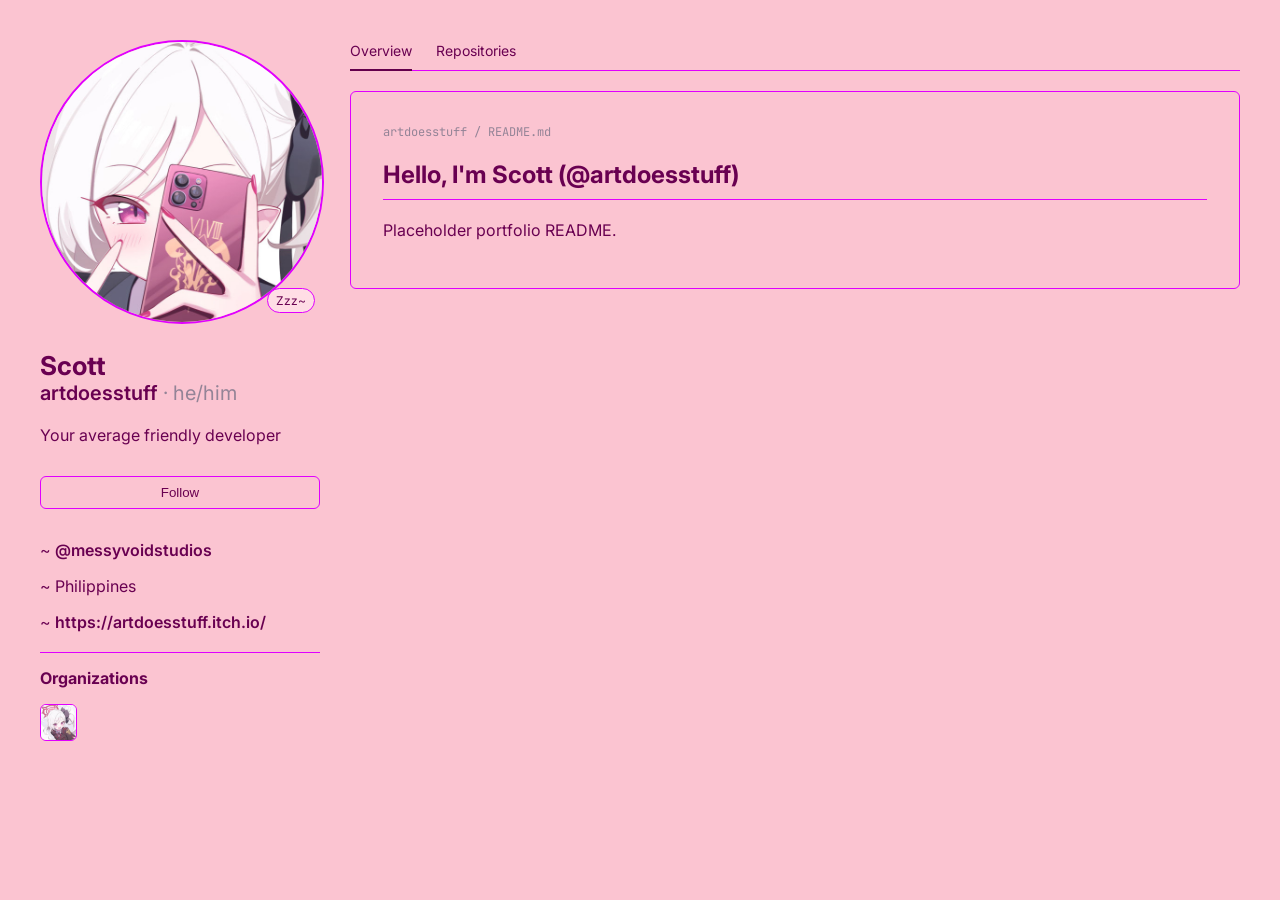
==== docs/index.html @ e7215e3d "Latest" ====
<!DOCTYPE html>
<html lang="en">
<head>
    <meta charset="UTF-8">
    <meta name="viewport" content="width=device-width, initial-scale=1.0">
    <title>artdoesstuff (Scott)</title>
    <link rel="icon" href="mutsuki.png" type="image/png">
    <link rel="stylesheet" href="style.css">
    <link href="https://fonts.googleapis.com/css2?family=JetBrains+Mono:wght@400;700&family=Inter:wght@400;600&display=swap" rel="stylesheet">
</head>
<body>

    <div class="container">
        <aside class="sidebar">
            <div class="pfp-container">
                <img src="mutsuki.png" alt="Mutsuki PFP" class="pfp">
                <div class="status-badge">Zzz~</div>
            </div>
            
            <h1>Scott</h1>
            <p class="username"><a href="https://github.com/artdoesstuff" target="_blank" rel="noopener noreferrer">artdoesstuff</a> · he/him</p>
            <p class="bio">Your average friendly developer</p>
            
            <button class="follow-btn">Follow</button>

            <div class="info">
                <p>~ <a href="https://github.com/messyvoidstudios" target="_blank" rel="noopener noreferrer">@messyvoidstudios</a></p>
                <p>~ Philippines</p>
                <p>~ <a href="https://artdoesstuff.itch.io/" target="_blank" rel="noopener noreferrer">https://artdoesstuff.itch.io/</a></p>
            </div>

            <div class="organizations">
                <h3>Organizations</h3>
                <div class="org-list">
                    <a href="https://github.com/messyvoidstudios" target="_blank" rel="noopener noreferrer" class="org-link">
                        <img src="messyvoid.png" alt="Messy Void Studios" class="org-img">
                    </a>
                </div>
            </div>
        </aside>

        <main class="content">
            <nav class="tabs">
                <span class="active">Overview</span>
                <span><a href="/Repositories" style="color: var(--text-dim); font-weight: normal; text-decoration: none;">Repositories</a></span>
            </nav>

            <section class="readme">
                <div class="readme-header">artdoesstuff / README.md</div>
                <h2>Hello, I'm Scott (@artdoesstuff)</h2>
                <p>Placeholder portfolio README.</p>
            </section>
        </main>
    </div>

</body>
</html>
---- docs/style.css ----
:root {
    --bg-pink: #fbc4d1;
    --bg-secondary: #ffdde5;
    --accent-pink: #fbcce1;
    --text-main: #690051;
    --dark: #64004c;
    --text-dim: #948497;
    --text-bright: #ff99f1;
    --border-color: #e100ff;
}

body {
    background-color: var(--bg-pink);
    color: var(--text-main);
    font-family: 'Inter', sans-serif;
    margin: 0;
    padding: 0;
}

a {
    color: var(--text-main) !important;
    text-decoration: none;
    font-weight: 600;
    transition: all 0.2s ease-in-out;
}

a:hover {
    color: var(--text-bright) !important;
    text-shadow: 
        -1px -1px 0 var(--text-main), 
         1px -1px 0 var(--text-main), 
        -1px  1px 0 var(--text-main), 
         1px  1px 0 var(--text-main);
}

h1 { 
    margin-bottom: 0; 
    font-size: 26px; 
}

.container {
    display: flex;
    max-width: 1200px;
    margin: 0 auto;
    padding: 40px 20px;
    gap: 30px;
}

.sidebar {
    width: 280px;
}

.content { 
    flex: 1; 
}

.pfp-container { 
    position: relative; 
}

.pfp {
    width: 100%;
    border-radius: 50%;
    border: 2px solid var(--border-color);
}

.status-badge {
    position: absolute;
    bottom: 15px;
    right: 5px;
    background: var(--bg-secondary);
    border: 1px solid var(--border-color);
    padding: 4px 8px;
    border-radius: 20px;
    font-size: 12px;
}

.username { 
    color: var(--text-dim); 
    margin-top: 0; 
    font-size: 20px; 
}

.username a, 
.info a {
    color: var(--text-main);
}

.follow-btn {
    width: 100%;
    padding: 8px;
    background: var(--bg-pink);
    border: 1px solid var(--border-color);
    color: var(--text-main);
    border-radius: 6px;
    cursor: pointer;
    margin: 15px 0;
}

.follow-btn:hover { 
    border-color: var(--dark); 
    color: var(--dark); 
}

.organizations h3 {
    font-size: 16px;
    margin-top: 20px;
    border-top: 1px solid var(--border-color);
    padding-top: 15px;
}

.org-list {
    display: flex;
    gap: 8px;
    margin-top: 10px;
}

.org-link {
    display: block;
    width: 35px;
    height: 35px;
}

.org-img {
    width: 100%;
    height: 100%;
    border-radius: 6px;
    border: 1px solid var(--border-color);
}

.tabs {
    border-bottom: 1px solid var(--border-color);
    margin-bottom: 20px;
    padding-bottom: 10px;
}

.tabs span {
    margin-right: 20px;
    color: var(--text-dim);
    cursor: pointer;
    font-size: 14px;
}

.tabs .active {
    color: var(--text-main);
    border-bottom: 2px solid var(--dark);
    padding-bottom: 10px;
}

.readme {
    border: 1px solid var(--border-color);
    border-radius: 6px;
    padding: 32px;
}

.readme-header {
    font-size: 12px;
    color: var(--text-dim);
    margin-bottom: 20px;
    font-family: 'JetBrains Mono', monospace;
}

.readme h2 {
    border-bottom: 1px solid var(--border-color);
    padding-bottom: 10px;
    margin-bottom: 20px;
}

.repo-search-bar {
    display: flex;
    gap: 10px;
    margin-bottom: 20px;
    border-bottom: 1px solid var(--border-color);
    padding-bottom: 20px;
}

.repo-search {
    flex: 1;
    padding: 8px 12px;
    border: 1px solid var(--border-color);
    border-radius: 6px;
    background-color: var(--bg-secondary);
    color: var(--text-main);
    font-family: 'Inter', sans-serif;
    font-size: 14px;
}

.repo-search:focus {
    outline: none;
    border-color: var(--dark);
}

.repo-search::placeholder {
    color: var(--text-dim);
}

.repo-list {
    list-style: none;
    padding: 0;
    margin: 0;
}

.repo-item {
    padding: 24px 0;
    border-bottom: 1px solid var(--border-color);
}

.repo-item:last-child {
    border-bottom: none;
}

.repo-title-row {
    display: flex;
    align-items: center;
    gap: 10px;
    margin-bottom: 8px;
}

.repo-title-row h3 {
    margin: 0;
    font-size: 20px;
}

.badge {
    border: 1px solid var(--border-color);
    color: var(--text-dim);
    border-radius: 2em;
    padding: 2px 8px;
    font-size: 12px;
    font-weight: 600;
}

.repo-desc {
    color: var(--text-dim);
    margin: 0 0 16px 0;
    font-size: 14px;
}

.repo-meta {
    display: flex;
    align-items: center;
    gap: 16px;
    font-size: 12px;
    color: var(--text-dim);
}

.repo-meta-item {
    display: flex;
    align-items: center;
    gap: 6px;
}

.lang-color {
    width: 12px;
    height: 12px;
    border-radius: 50%;
    display: inline-block;
}
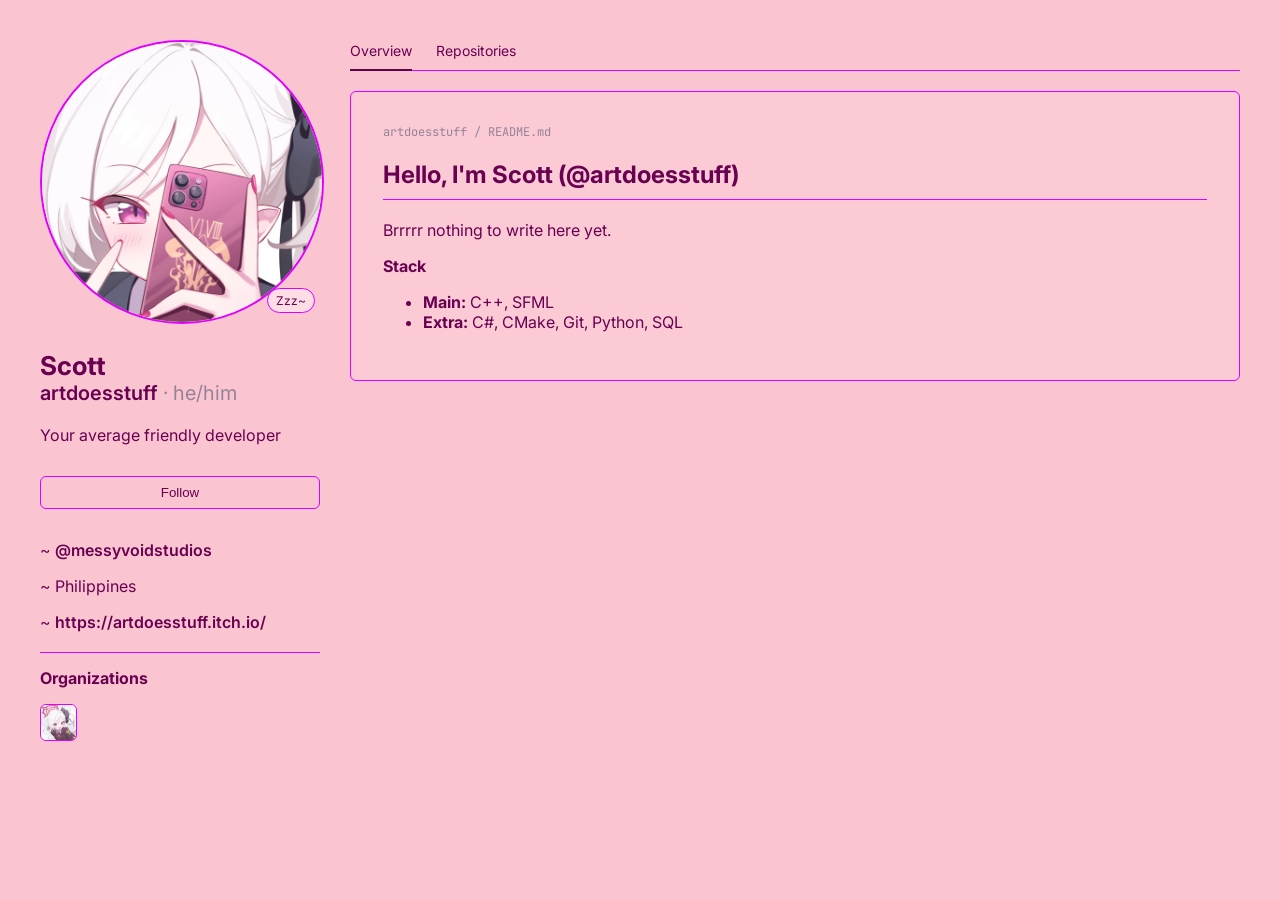
==== commit 5ef7e788: "Latest" ====
--- a/docs/index.html
+++ b/docs/index.html
@@ -21,7 +21,7 @@
             <p class="username"><a href="https://github.com/artdoesstuff" target="_blank" rel="noopener noreferrer">artdoesstuff</a> · he/him</p>
             <p class="bio">Your average friendly developer</p>
             
-            <button class="follow-btn">Follow</button>
+            <a href="https://youtube.com" target="_blank" rel="noopener noreferrer"><button class="follow-btn">Follow</button></a>
 
             <div class="info">
                 <p>~ <a href="https://github.com/messyvoidstudios" target="_blank" rel="noopener noreferrer">@messyvoidstudios</a></p>
@@ -42,13 +42,20 @@
         <main class="content">
             <nav class="tabs">
                 <span class="active">Overview</span>
-                <span><a href="/Repositories" style="color: var(--text-dim); font-weight: normal; text-decoration: none;">Repositories</a></span>
+                <span><a href="repos/index.html" style="color: var(--text-dim); font-weight: normal; text-decoration: none;">Repositories</a></span>
             </nav>
 
             <section class="readme">
                 <div class="readme-header">artdoesstuff / README.md</div>
                 <h2>Hello, I'm Scott (@artdoesstuff)</h2>
-                <p>Placeholder portfolio README.</p>
+                <p>Brrrrr nothing to write here yet.</p>
+                <p>
+                    <b>Stack</b><br>
+                    <ul>
+                        <li><b>Main: </b>C++, SFML</li>
+                        <li><b>Extra: </b>C#, CMake, Git, Python, SQL</li>
+                    </ul>
+                </p>
             </section>
         </main>
     </div>
--- a/docs/style.css
+++ b/docs/style.css
@@ -151,6 +151,8 @@
     border: 1px solid var(--border-color);
     border-radius: 6px;
     padding: 32px;
+    background-color: rgba(255, 255, 255, 0.1);
+    backdrop-filter: blur(5px);
 }
 
 .readme-header {
